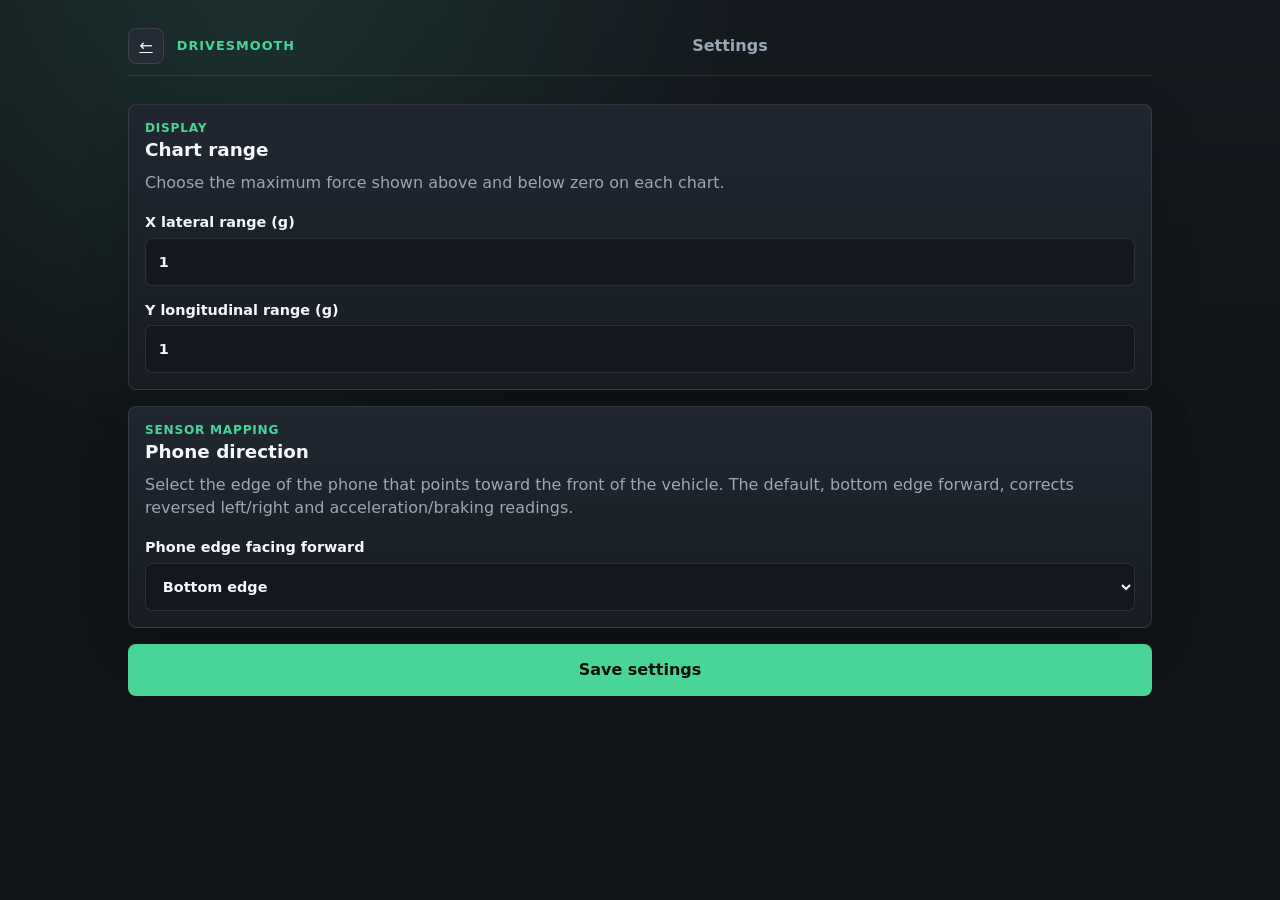
==== settings.html @ a51396b7 "settings" ====
<!doctype html>
<html lang="en">
  <head>
    <meta charset="utf-8">
    <meta name="viewport" content="width=device-width, initial-scale=1, viewport-fit=cover">
    <meta name="theme-color" content="#101317">
    <title>Settings · DriveSmooth</title>
    <link rel="stylesheet" href="./css/theme.css">
    <link rel="stylesheet" href="./css/app.css">
    <script type="module" src="./js/settings-page.js"></script>
  </head>
  <body>
    <main class="app-shell settings-page">
      <header class="topbar">
        <a class="back-link" href="./index.html" aria-label="Back to DriveSmooth">←</a>
        <span class="brand">DriveSmooth</span>
        <p>Settings</p>
      </header>

      <form id="settings-form" class="settings-form">
        <section class="settings-card" aria-labelledby="chart-settings-title">
          <p class="eyebrow">Display</p>
          <h1 id="chart-settings-title">Chart range</h1>
          <p class="settings-help">Choose the maximum force shown above and below zero on each chart.</p>
          <label>X lateral range (g)<input id="x-range" name="xRangeG" type="number" min="0.25" max="3" step="0.25" required></label>
          <label>Y longitudinal range (g)<input id="y-range" name="yRangeG" type="number" min="0.25" max="3" step="0.25" required></label>
        </section>

        <section class="settings-card" aria-labelledby="orientation-settings-title">
          <p class="eyebrow">Sensor mapping</p>
          <h2 id="orientation-settings-title">Phone direction</h2>
          <p class="settings-help">Select the edge of the phone that points toward the front of the vehicle. The default, bottom edge forward, corrects reversed left/right and acceleration/braking readings.</p>
          <label>Phone edge facing forward
            <select id="phone-forward" name="phoneForward">
              <option value="bottom">Bottom edge</option>
              <option value="top">Top edge</option>
              <option value="right">Right edge</option>
              <option value="left">Left edge</option>
            </select>
          </label>
        </section>

        <button class="primary-button" type="submit">Save settings</button>
      </form>
    </main>
  </body>
</html>
---- css/theme.css ----
:root {
  color-scheme: dark;
  --bg: #101317;
  --panel: #181d23;
  --panel-strong: #202731;
  --text: #f4f7fb;
  --muted: #9aa7b5;
  --accent: #48d597;
  --accent-soft: rgba(72, 213, 151, 0.18);
  --warning: #f2b84b;
  --danger: #ff6d6d;
  --border: rgba(255, 255, 255, 0.1);
  font-family: Inter, ui-sans-serif, system-ui, -apple-system, BlinkMacSystemFont, "Segoe UI", sans-serif;
}

* { box-sizing: border-box; }
html { background: var(--bg); }
body {
  min-width: 20rem;
  min-height: 100vh;
  margin: 0;
  color: var(--text);
  background: radial-gradient(circle at 20% 0%, rgba(72, 213, 151, 0.12), transparent 30rem), linear-gradient(180deg, #151a20 0%, var(--bg) 52%);
}
button { font: inherit; touch-action: manipulation; }
---- css/app.css ----
.app-shell { width: min(100%, 66rem); min-height: 100vh; margin: 0 auto; padding: max(1rem, env(safe-area-inset-top)) 1rem max(1.5rem, env(safe-area-inset-bottom)); }
.topbar { min-height: 3.75rem; display: flex; align-items: center; gap: .8rem; border-bottom: 1px solid var(--border); }
.brand { color: var(--accent); font-size: .8rem; font-weight: 900; letter-spacing: .08em; text-transform: uppercase; }
.topbar p { flex: 1; margin: 0; color: var(--muted); font-weight: 700; text-align: center; }
.mode-badge { padding: .25rem .45rem; border: 1px solid var(--border); border-radius: 999px; color: var(--muted); font-size: .72rem; font-weight: 800; }
.settings-link, .back-link { display: grid; place-items: center; width: 2.25rem; height: 2.25rem; border: 1px solid var(--border); border-radius: 8px; color: var(--text); background: #242b34; }
.settings-link svg { width: 1.15rem; fill: none; stroke: currentColor; stroke-linecap: round; stroke-linejoin: round; stroke-width: 1.65; }
.controls { display: grid; grid-template-columns: 1fr 1.4fr; gap: .75rem; margin: 1.25rem 0; }
button { min-height: 3.25rem; border-radius: 8px; padding: .8rem 1rem; border: 1px solid transparent; cursor: pointer; font-weight: 850; }
button:disabled { cursor: not-allowed; opacity: .55; }
.primary-button { background: var(--accent); color: #07100b; }
.primary-button.is-recording { background: var(--danger); color: #210707; }
.secondary-button, .text-button { border-color: var(--border); background: #242b34; color: var(--text); }
.text-button { min-height: auto; padding: .5rem .7rem; font-size: .82rem; }
.chart-card, .event-item, .settings-card { border: 1px solid var(--border); border-radius: 8px; background: linear-gradient(180deg, var(--panel-strong), var(--panel)); box-shadow: 0 1rem 3rem rgba(0,0,0,.16); }
.chart-label, .eyebrow, .event-count { color: var(--muted); font-size: .76rem; font-weight: 750; }
.charts-section, .events-section { margin-top: 1.75rem; }
.section-heading { display: flex; align-items: center; justify-content: space-between; gap: 1rem; margin-bottom: .75rem; }
.eyebrow { margin: 0 0 .25rem; color: var(--accent); text-transform: uppercase; letter-spacing: .06em; }
h1, h2 { margin: 0; font-size: 1.15rem; }
.chart-card { padding: .8rem; margin-bottom: .75rem; }
.chart-label { display: flex; justify-content: space-between; margin-bottom: .5rem; }
canvas { display: block; width: 100%; height: 10rem; border-radius: 5px; background: rgba(255,255,255,.025); }
.event-log { display: grid; gap: .6rem; }
.empty-state { margin: 0; padding: 1.35rem; border: 1px dashed var(--border); border-radius: 8px; color: var(--muted); text-align: center; }
.event-item { width: 100%; padding: .85rem .9rem; color: var(--text); text-align: left; }
.event-item:hover, .event-item.is-selected { border-color: var(--accent); background: linear-gradient(180deg, #26332f, var(--panel)); }
.event-topline, .event-metrics { display: flex; align-items: center; justify-content: space-between; gap: .75rem; }
.event-topline { margin-bottom: .55rem; }
.event-name { font-weight: 900; }
.event-live { color: var(--warning); font-size: .72rem; font-weight: 900; text-transform: uppercase; }
.event-metrics { color: var(--muted); font-size: .78rem; font-variant-numeric: tabular-nums; }
.settings-form { display: grid; gap: 1rem; margin-top: 1.75rem; }
.settings-card { padding: 1rem; }
.settings-card h1, .settings-card h2 { margin-bottom: .7rem; }
.settings-help { margin: 0 0 1.25rem; color: var(--muted); line-height: 1.45; }
.settings-card label { display: grid; gap: .45rem; margin-top: 1rem; font-size: .9rem; font-weight: 750; }
.settings-card input, .settings-card select { width: 100%; min-height: 3rem; padding: .7rem .8rem; border: 1px solid var(--border); border-radius: 7px; color: var(--text); background: #13181e; font: inherit; }
@media (max-width: 32rem) { .topbar p { text-align: left; } }
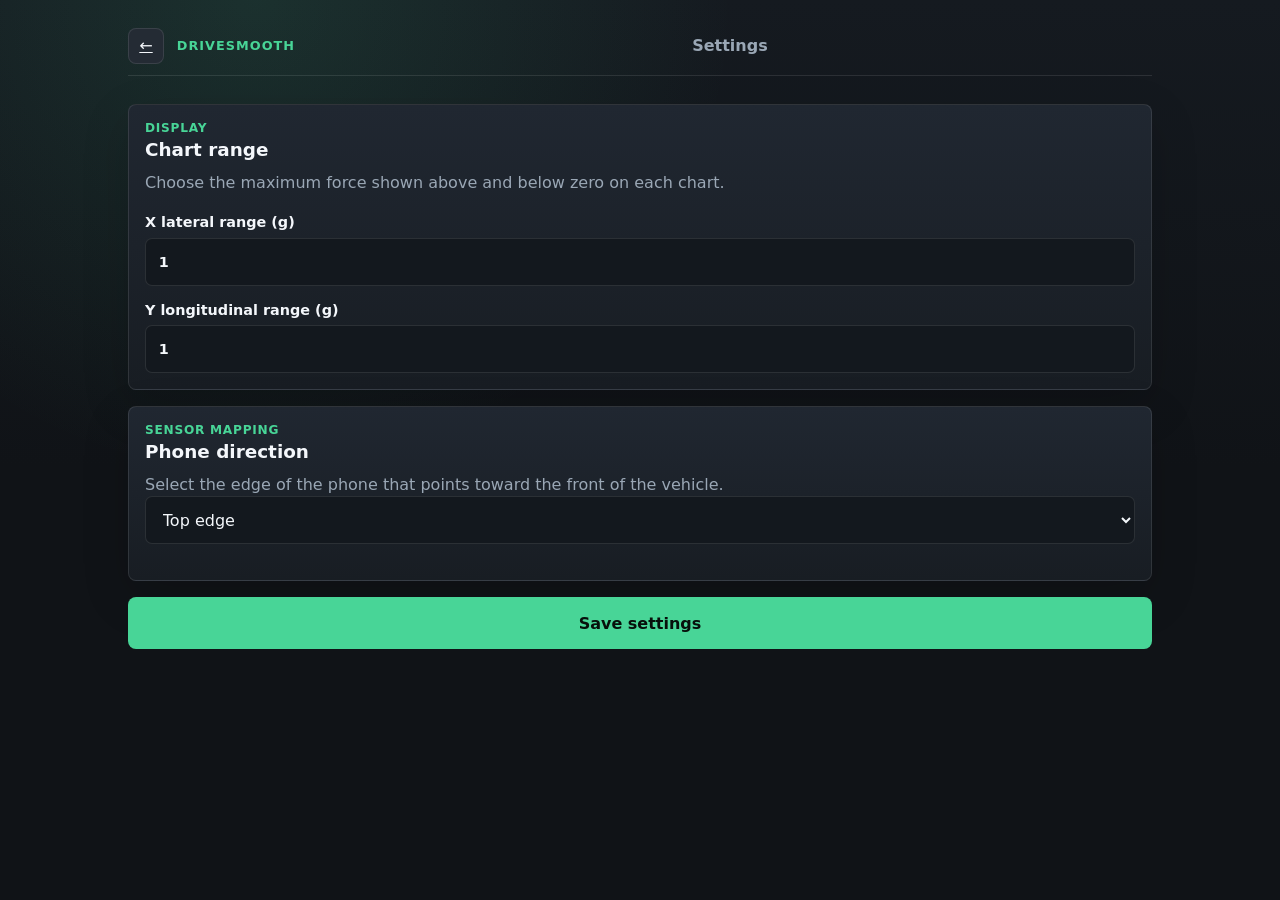
==== commit 708c3f8d: "defaults" ====
--- a/settings.html
+++ b/settings.html
@@ -22,15 +22,14 @@
           <p class="eyebrow">Display</p>
           <h1 id="chart-settings-title">Chart range</h1>
           <p class="settings-help">Choose the maximum force shown above and below zero on each chart.</p>
-          <label>X lateral range (g)<input id="x-range" name="xRangeG" type="number" min="0.25" max="3" step="0.25" required></label>
-          <label>Y longitudinal range (g)<input id="y-range" name="yRangeG" type="number" min="0.25" max="3" step="0.25" required></label>
+          <label>X lateral range (g)<input id="x-range" name="xRangeG" type="number" min="0.1" max="3" step="0.1" required></label>
+          <label>Y longitudinal range (g)<input id="y-range" name="yRangeG" type="number" min="0.1" max="3" step="0.1" required></label>
         </section>
 
         <section class="settings-card" aria-labelledby="orientation-settings-title">
           <p class="eyebrow">Sensor mapping</p>
           <h2 id="orientation-settings-title">Phone direction</h2>
-          <p class="settings-help">Select the edge of the phone that points toward the front of the vehicle. The default, bottom edge forward, corrects reversed left/right and acceleration/braking readings.</p>
-          <label>Phone edge facing forward
+          <p class="settings-help">Select the edge of the phone that points toward the front of the vehicle.
             <select id="phone-forward" name="phoneForward">
               <option value="bottom">Bottom edge</option>
               <option value="top">Top edge</option>
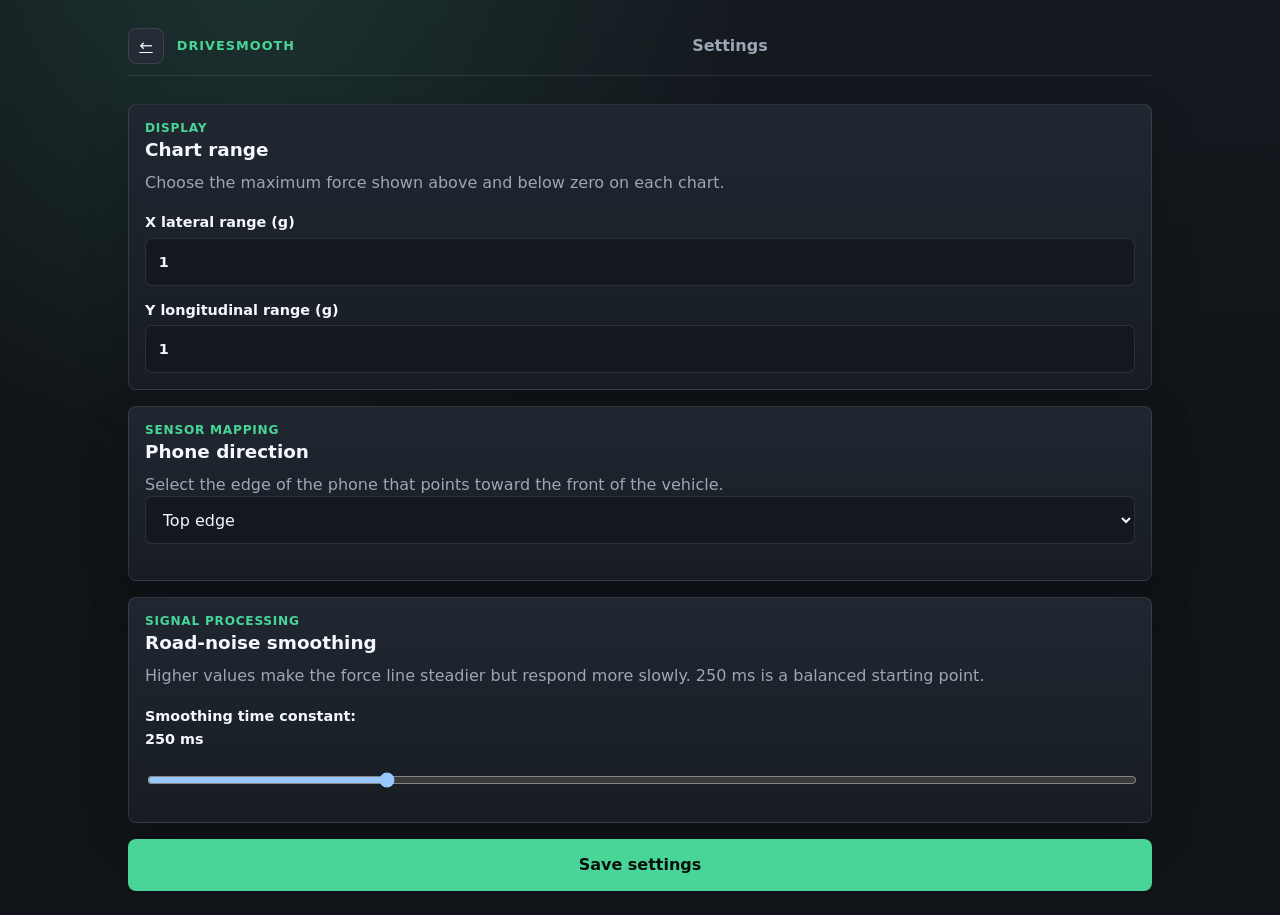
==== commit 6ac1c824: "smooth" ====
--- a/settings.html
+++ b/settings.html
@@ -39,6 +39,15 @@
           </label>
         </section>
 
+        <section class="settings-card" aria-labelledby="smoothing-settings-title">
+          <p class="eyebrow">Signal processing</p>
+          <h2 id="smoothing-settings-title">Road-noise smoothing</h2>
+          <p class="settings-help">Higher values make the force line steadier but respond more slowly. 250 ms is a balanced starting point.</p>
+          <label for="smoothing-tau">Smoothing time constant: <output id="smoothing-tau-value" for="smoothing-tau"></output>
+            <input id="smoothing-tau" name="smoothingTauMs" type="range" min="25" max="1000" step="25">
+          </label>
+        </section>
+
         <button class="primary-button" type="submit">Save settings</button>
       </form>
     </main>
